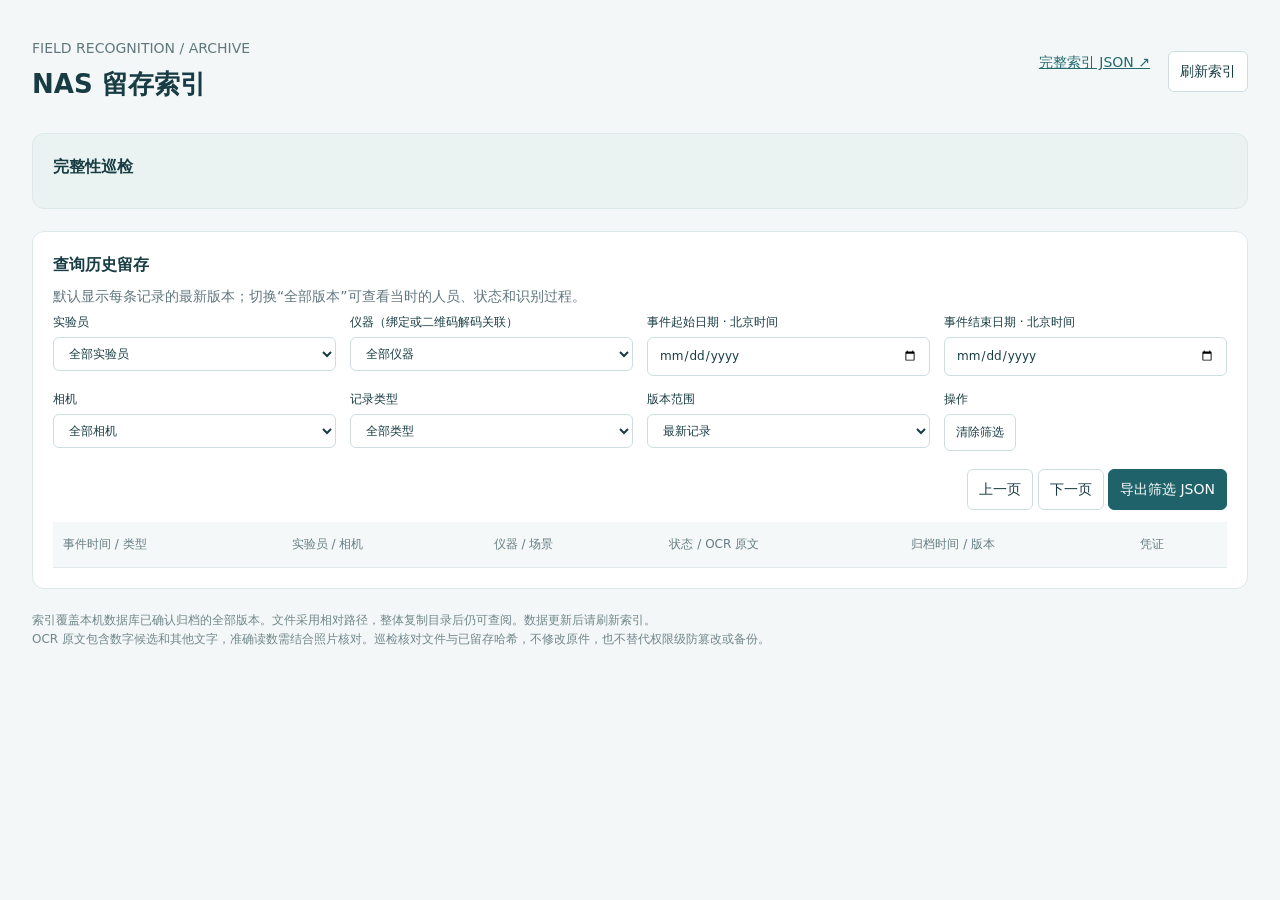
==== static/archive.html @ 98f36d45 "Add full NAS archive catalog and scheduled integrity checks" ====
<!doctype html>
<html lang="zh-CN"><head><meta charset="utf-8"><meta name="viewport" content="width=device-width,initial-scale=1">
<title>现场识别 · NAS 留存索引</title>
<style>
*{box-sizing:border-box}body{margin:0;background:#f3f7f7;color:#183c43;font:14px/1.6 system-ui,sans-serif}main{max-width:1600px;margin:auto;padding:32px}header{display:flex;align-items:center;justify-content:space-between;gap:20px}h1{margin:0;font-size:26px}h2{font-size:16px;margin:0 0 8px}p{margin:5px 0;color:#61787e}a{color:#246a70}button,select,input{font:inherit;color:inherit;border:1px solid #cddde0;background:white;border-radius:6px;padding:8px 11px}button{cursor:pointer}button:disabled{opacity:.45;cursor:default}button:hover:enabled{background:#edf5f4}.card{margin-top:22px;border:1px solid #dce7e8;background:white;border-radius:12px;padding:20px}.check{display:flex;flex-wrap:wrap;justify-content:space-between;gap:10px;background:#eaf3f1}.check.warn{background:#fff4e5}.filters{display:grid;grid-template-columns:repeat(4,minmax(140px,1fr));gap:14px}.filters label{display:flex;flex-direction:column;gap:5px;font-size:12px}.filters input,.filters select{width:100%;min-width:0}.toolbar{display:flex;justify-content:space-between;gap:10px;align-items:center;flex-wrap:wrap;margin:18px 0 12px}.table{overflow-x:auto}table{border-collapse:collapse;width:100%;font-size:12px;text-align:left}td,th{padding:13px 10px;border-bottom:1px solid #e2ebec;vertical-align:top}th{background:#f5f8f9;color:#647d82;font-weight:500}td small{display:block;color:#647d82;overflow-wrap:anywhere}td:first-child{white-space:nowrap}td:nth-child(3){max-width:260px;overflow-wrap:anywhere}td a{display:block;white-space:nowrap}footer{font-size:12px;color:#71878c;margin-top:22px}.count{font-weight:600}.empty{padding:35px;text-align:center;color:#6c8287}.links{display:flex;gap:18px}.error{color:#9b4927}#export{background:#1f6269;color:white;border-color:#1f6269}
@media(max-width:900px){main{padding:18px}.filters{grid-template-columns:repeat(2,minmax(120px,1fr))}header{align-items:flex-start;flex-direction:column}}[hidden]{display:none!important}
</style></head><body><main>
<header><div><p>FIELD RECOGNITION / ARCHIVE</p><h1>NAS 留存索引</h1><p id="overview"></p></div><div class="links"><a href="Index.json">完整索引 JSON ↗</a><button id="reload">刷新索引</button></div></header>
<section class="card check" id="integrity"><div><h2>完整性巡检</h2><p id="checkSummary"></p><p id="checkSchedule"></p><details id="checkIssues" hidden><summary>异常文件（最多展示 50 项，完整列表见报告）</summary><ul id="issueList"></ul></details></div><a id="checkReport" hidden>查看巡检报告 ↗</a></section>
<section class="card"><h2>查询历史留存</h2><p>默认显示每条记录的最新版本；切换“全部版本”可查看当时的人员、状态和识别过程。</p>
<form id="filters" class="filters">
<label>实验员<select id="operator"><option value="">全部实验员</option></select></label>
<label>仪器（绑定或二维码解码关联）<select id="instrument"><option value="">全部仪器</option></select></label>
<label>事件起始日期 · 北京时间<input type="date" id="from"></label>
<label>事件结束日期 · 北京时间<input type="date" id="to"></label>
<label>相机<select id="camera"><option value="">全部相机</option></select></label>
<label>记录类型<select id="entity"><option value="">全部类型</option><option value="jobs">面板读数</option><option value="scans">扫码 / 照片</option><option value="bindings">仪器绑定</option><option value="scene_visits">场景关系</option><option value="automation_settings">实验员登记 / 运行设置</option></select></label>
<label>版本范围<select id="versions"><option value="latest">最新记录</option><option value="all">全部版本</option></select></label>
<label>操作<div><button type="reset" aria-label="清除筛选">清除筛选</button></div></label></form>
<div class="toolbar"><span id="resultCount" class="count" role="status"></span><div><button id="previous">上一页</button> <span id="page"></span> <button id="next">下一页</button> <button id="export">导出筛选 JSON</button></div></div>
<p id="filterError" class="error" hidden>结束日期应不早于起始日期。</p>
<div class="table"><table><thead><tr><th>事件时间 / 类型</th><th>实验员 / 相机</th><th>仪器 / 场景</th><th>状态 / OCR 原文</th><th>归档时间 / 版本</th><th>凭证</th></tr></thead><tbody id="rows"></tbody></table></div><p id="empty" class="empty" hidden>没有符合条件的记录。</p>
</section><footer>索引覆盖本机数据库已确认归档的全部版本。文件采用相对路径，整体复制目录后仍可查阅。数据更新后请刷新索引。<br>OCR 原文包含数字候选和其他文字，准确读数需结合照片核对。巡检核对文件与已留存哈希，不修改原件，也不替代权限级防篡改或备份。</footer>
</main><script id="archiveData" type="application/json">/*ARCHIVE_DATA*/</script><script>/*ARCHIVE_SCRIPT*/</script></body></html>
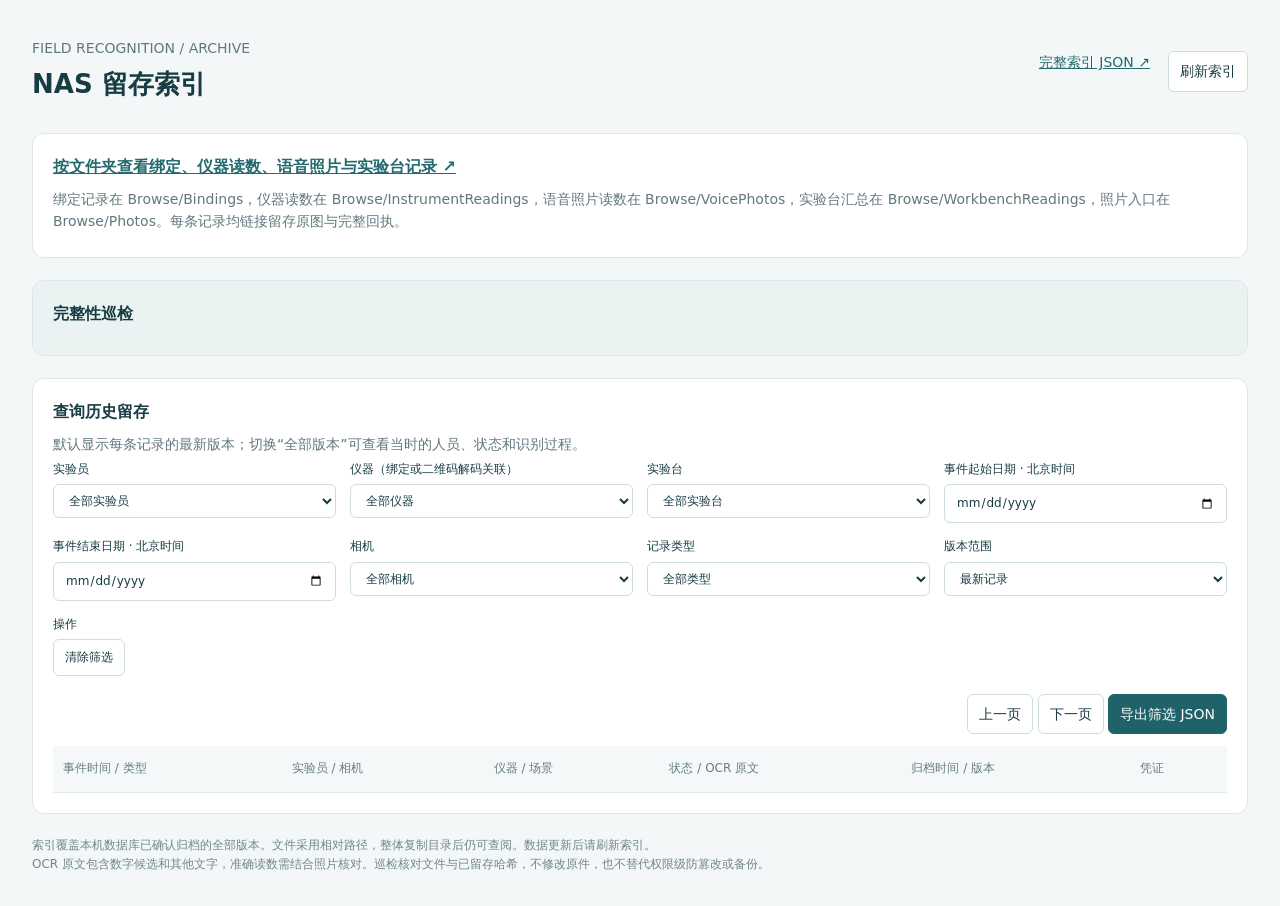
==== commit 118dbd5f: "Support concurrent QR binding, live video OCR and classified NAS archives" ====
--- a/static/archive.html
+++ b/static/archive.html
@@ -6,11 +6,13 @@
 @media(max-width:900px){main{padding:18px}.filters{grid-template-columns:repeat(2,minmax(120px,1fr))}header{align-items:flex-start;flex-direction:column}}[hidden]{display:none!important}
 </style></head><body><main>
 <header><div><p>FIELD RECOGNITION / ARCHIVE</p><h1>NAS 留存索引</h1><p id="overview"></p></div><div class="links"><a href="Index.json">完整索引 JSON ↗</a><button id="reload">刷新索引</button></div></header>
+<section class="card"><h2><a href="Browse/Readme.html">按文件夹查看绑定、仪器读数、语音照片与实验台记录 ↗</a></h2><p>绑定记录在 Browse/Bindings，仪器读数在 Browse/InstrumentReadings，语音照片读数在 Browse/VoicePhotos，实验台汇总在 Browse/WorkbenchReadings，照片入口在 Browse/Photos。每条记录均链接留存原图与完整回执。</p></section>
 <section class="card check" id="integrity"><div><h2>完整性巡检</h2><p id="checkSummary"></p><p id="checkSchedule"></p><details id="checkIssues" hidden><summary>异常文件（最多展示 50 项，完整列表见报告）</summary><ul id="issueList"></ul></details></div><a id="checkReport" hidden>查看巡检报告 ↗</a></section>
 <section class="card"><h2>查询历史留存</h2><p>默认显示每条记录的最新版本；切换“全部版本”可查看当时的人员、状态和识别过程。</p>
 <form id="filters" class="filters">
 <label>实验员<select id="operator"><option value="">全部实验员</option></select></label>
 <label>仪器（绑定或二维码解码关联）<select id="instrument"><option value="">全部仪器</option></select></label>
+<label>实验台<select id="workbench"><option value="">全部实验台</option></select></label>
 <label>事件起始日期 · 北京时间<input type="date" id="from"></label>
 <label>事件结束日期 · 北京时间<input type="date" id="to"></label>
 <label>相机<select id="camera"><option value="">全部相机</option></select></label>
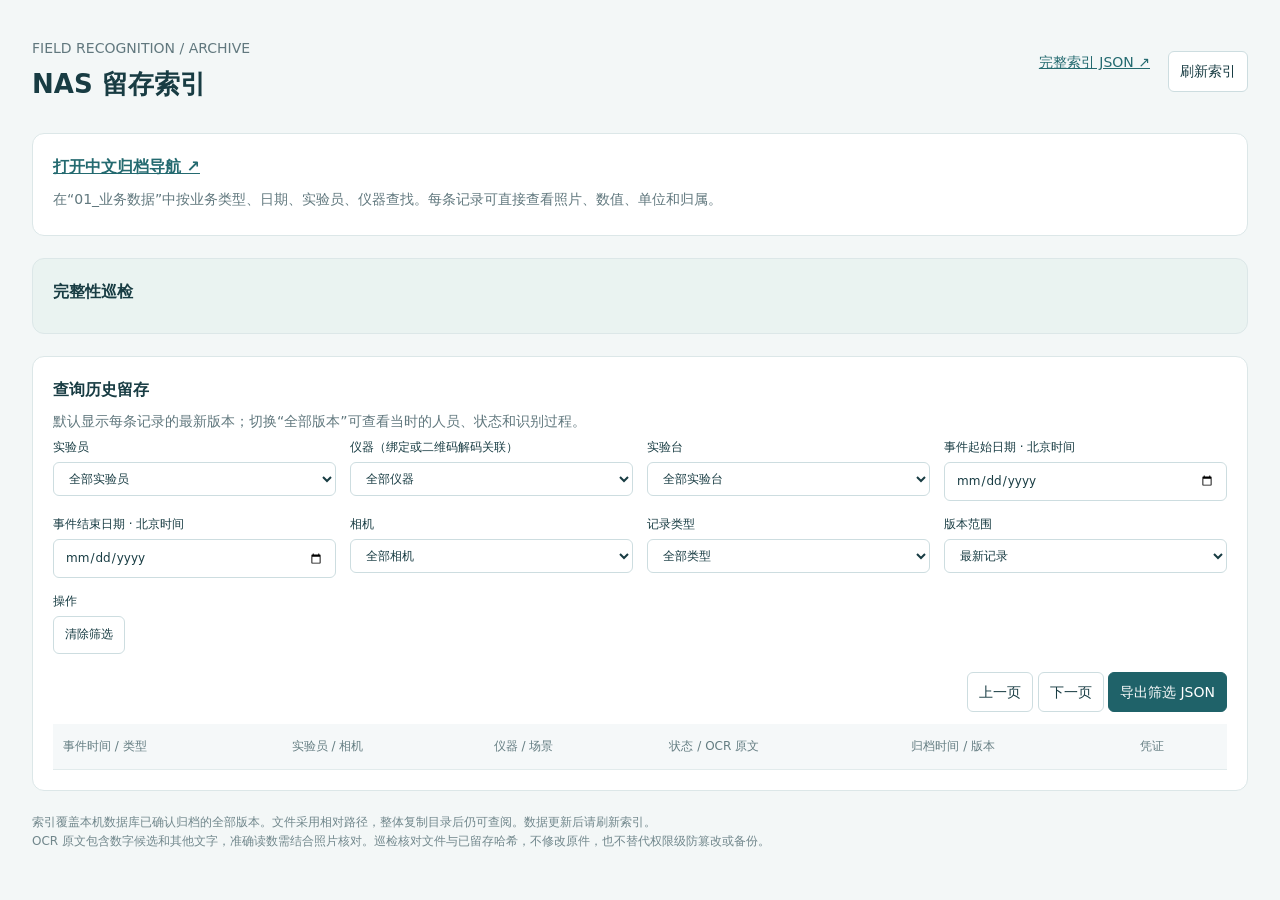
==== commit 12fd5e31: "Require photo measurement confirmation and explicit instrument handoff" ====
--- a/static/archive.html
+++ b/static/archive.html
@@ -6,7 +6,7 @@
 @media(max-width:900px){main{padding:18px}.filters{grid-template-columns:repeat(2,minmax(120px,1fr))}header{align-items:flex-start;flex-direction:column}}[hidden]{display:none!important}
 </style></head><body><main>
 <header><div><p>FIELD RECOGNITION / ARCHIVE</p><h1>NAS 留存索引</h1><p id="overview"></p></div><div class="links"><a href="Index.json">完整索引 JSON ↗</a><button id="reload">刷新索引</button></div></header>
-<section class="card"><h2><a href="Browse/Readme.html">按文件夹查看绑定、仪器读数、语音照片与实验台记录 ↗</a></h2><p>绑定记录在 Browse/Bindings，仪器读数在 Browse/InstrumentReadings，语音照片读数在 Browse/VoicePhotos，实验台汇总在 Browse/WorkbenchReadings，照片入口在 Browse/Photos。每条记录均链接留存原图与完整回执。</p></section>
+<section class="card"><h2><a href="00_归档导航.html">打开中文归档导航 ↗</a></h2><p>在“01_业务数据”中按业务类型、日期、实验员、仪器查找。每条记录可直接查看照片、数值、单位和归属。</p></section>
 <section class="card check" id="integrity"><div><h2>完整性巡检</h2><p id="checkSummary"></p><p id="checkSchedule"></p><details id="checkIssues" hidden><summary>异常文件（最多展示 50 项，完整列表见报告）</summary><ul id="issueList"></ul></details></div><a id="checkReport" hidden>查看巡检报告 ↗</a></section>
 <section class="card"><h2>查询历史留存</h2><p>默认显示每条记录的最新版本；切换“全部版本”可查看当时的人员、状态和识别过程。</p>
 <form id="filters" class="filters">
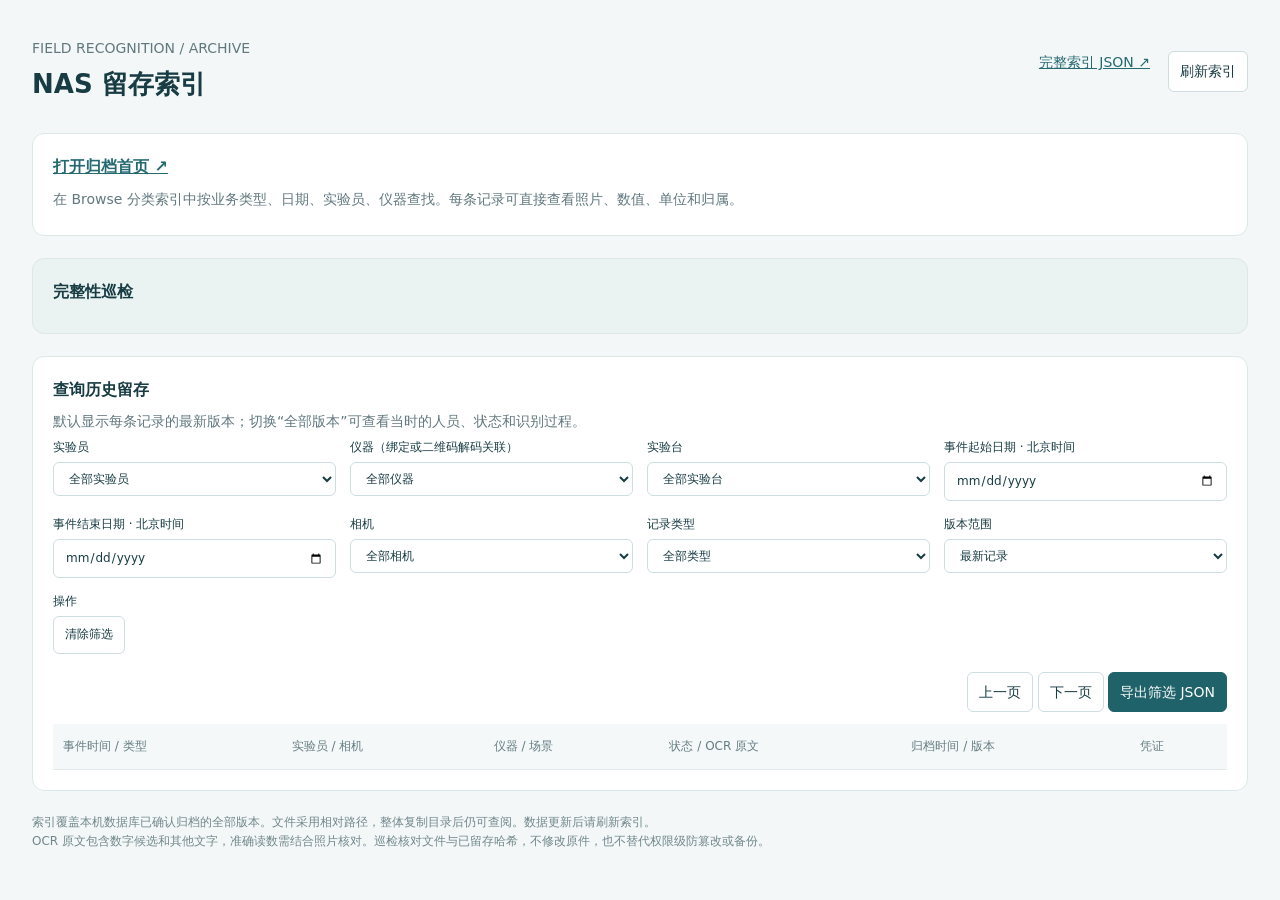
==== commit e53a3772: "Wire managed workers, enforce ownership, and deduplicate NAS archive views" ====
--- a/static/archive.html
+++ b/static/archive.html
@@ -6,7 +6,7 @@
 @media(max-width:900px){main{padding:18px}.filters{grid-template-columns:repeat(2,minmax(120px,1fr))}header{align-items:flex-start;flex-direction:column}}[hidden]{display:none!important}
 </style></head><body><main>
 <header><div><p>FIELD RECOGNITION / ARCHIVE</p><h1>NAS 留存索引</h1><p id="overview"></p></div><div class="links"><a href="Index.json">完整索引 JSON ↗</a><button id="reload">刷新索引</button></div></header>
-<section class="card"><h2><a href="00_归档导航.html">打开中文归档导航 ↗</a></h2><p>在“01_业务数据”中按业务类型、日期、实验员、仪器查找。每条记录可直接查看照片、数值、单位和归属。</p></section>
+<section class="card"><h2><a href="Readme.html">打开归档首页 ↗</a></h2><p>在 Browse 分类索引中按业务类型、日期、实验员、仪器查找。每条记录可直接查看照片、数值、单位和归属。</p></section>
 <section class="card check" id="integrity"><div><h2>完整性巡检</h2><p id="checkSummary"></p><p id="checkSchedule"></p><details id="checkIssues" hidden><summary>异常文件（最多展示 50 项，完整列表见报告）</summary><ul id="issueList"></ul></details></div><a id="checkReport" hidden>查看巡检报告 ↗</a></section>
 <section class="card"><h2>查询历史留存</h2><p>默认显示每条记录的最新版本；切换“全部版本”可查看当时的人员、状态和识别过程。</p>
 <form id="filters" class="filters">
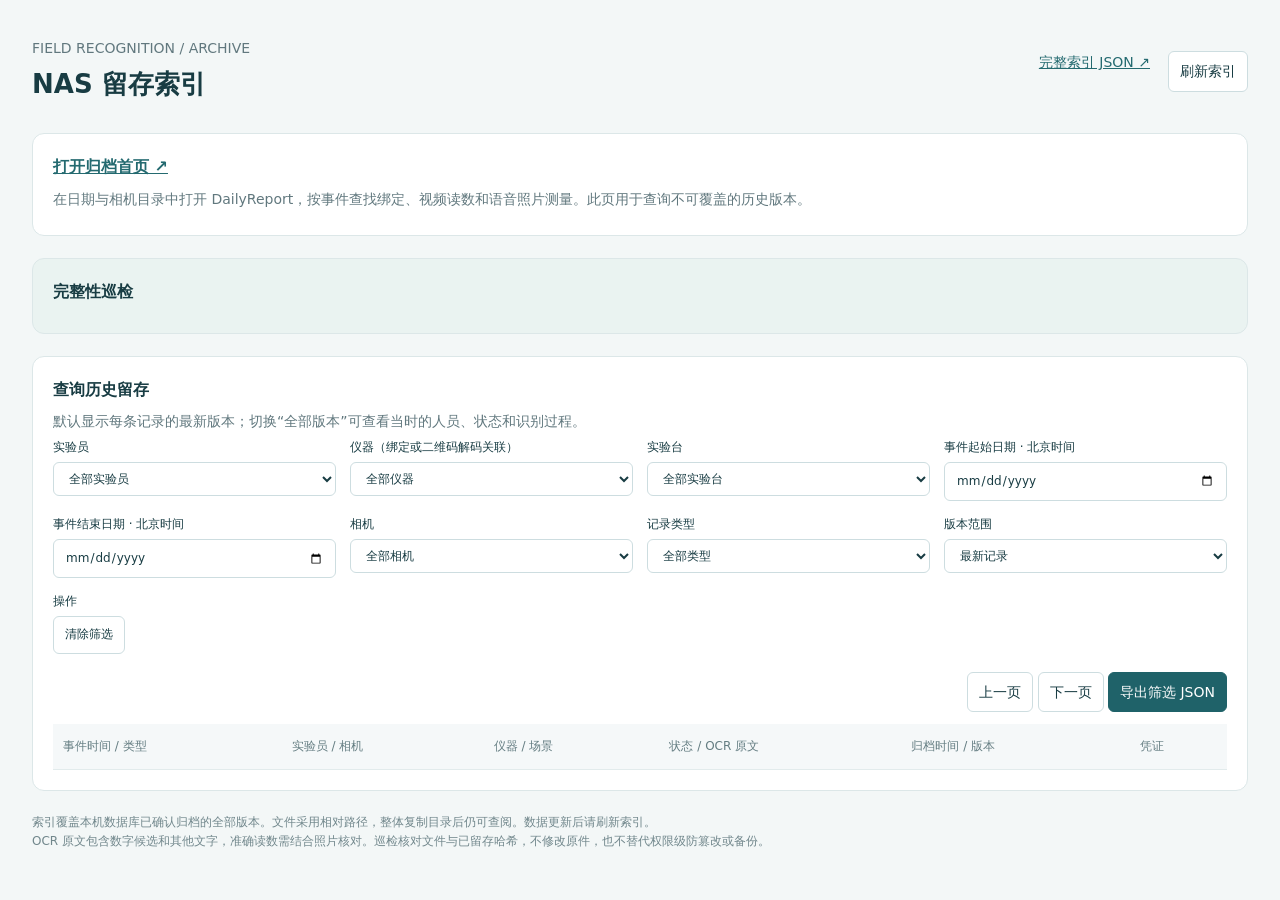
==== commit 6852e73f: "Organize NAS evidence by event and standardize instrument measurements" ====
--- a/static/archive.html
+++ b/static/archive.html
@@ -6,7 +6,7 @@
 @media(max-width:900px){main{padding:18px}.filters{grid-template-columns:repeat(2,minmax(120px,1fr))}header{align-items:flex-start;flex-direction:column}}[hidden]{display:none!important}
 </style></head><body><main>
 <header><div><p>FIELD RECOGNITION / ARCHIVE</p><h1>NAS 留存索引</h1><p id="overview"></p></div><div class="links"><a href="Index.json">完整索引 JSON ↗</a><button id="reload">刷新索引</button></div></header>
-<section class="card"><h2><a href="Readme.html">打开归档首页 ↗</a></h2><p>在 Browse 分类索引中按业务类型、日期、实验员、仪器查找。每条记录可直接查看照片、数值、单位和归属。</p></section>
+<section class="card"><h2><a href="../Readme.html">打开归档首页 ↗</a></h2><p>在日期与相机目录中打开 DailyReport，按事件查找绑定、视频读数和语音照片测量。此页用于查询不可覆盖的历史版本。</p></section>
 <section class="card check" id="integrity"><div><h2>完整性巡检</h2><p id="checkSummary"></p><p id="checkSchedule"></p><details id="checkIssues" hidden><summary>异常文件（最多展示 50 项，完整列表见报告）</summary><ul id="issueList"></ul></details></div><a id="checkReport" hidden>查看巡检报告 ↗</a></section>
 <section class="card"><h2>查询历史留存</h2><p>默认显示每条记录的最新版本；切换“全部版本”可查看当时的人员、状态和识别过程。</p>
 <form id="filters" class="filters">
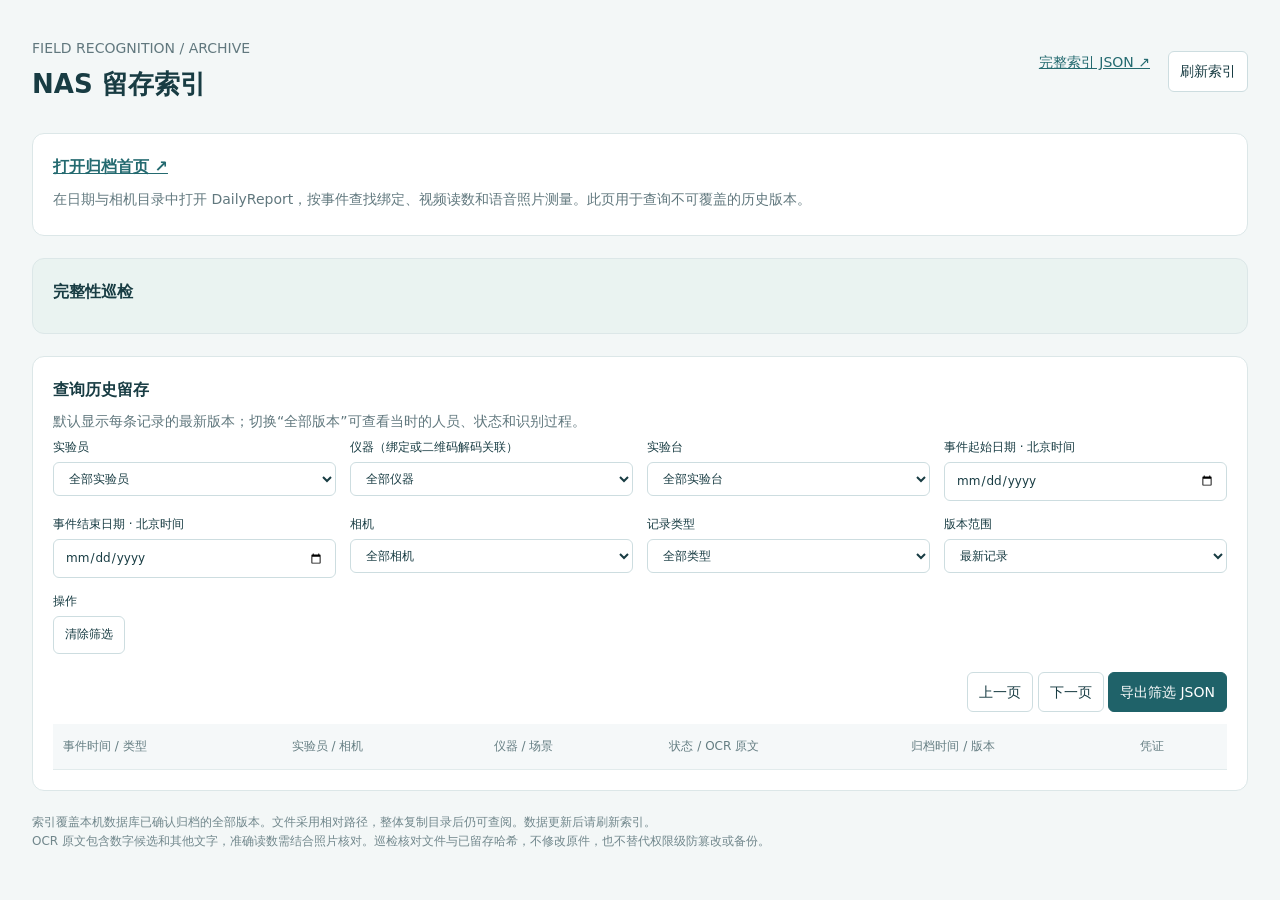
==== commit ed817553: "refactor: organize runtime and evidence workflows" ====
--- a/static/archive.html
+++ b/static/archive.html
@@ -1,26 +1,308 @@
 <!doctype html>
-<html lang="zh-CN"><head><meta charset="utf-8"><meta name="viewport" content="width=device-width,initial-scale=1">
-<title>现场识别 · NAS 留存索引</title>
-<style>
-*{box-sizing:border-box}body{margin:0;background:#f3f7f7;color:#183c43;font:14px/1.6 system-ui,sans-serif}main{max-width:1600px;margin:auto;padding:32px}header{display:flex;align-items:center;justify-content:space-between;gap:20px}h1{margin:0;font-size:26px}h2{font-size:16px;margin:0 0 8px}p{margin:5px 0;color:#61787e}a{color:#246a70}button,select,input{font:inherit;color:inherit;border:1px solid #cddde0;background:white;border-radius:6px;padding:8px 11px}button{cursor:pointer}button:disabled{opacity:.45;cursor:default}button:hover:enabled{background:#edf5f4}.card{margin-top:22px;border:1px solid #dce7e8;background:white;border-radius:12px;padding:20px}.check{display:flex;flex-wrap:wrap;justify-content:space-between;gap:10px;background:#eaf3f1}.check.warn{background:#fff4e5}.filters{display:grid;grid-template-columns:repeat(4,minmax(140px,1fr));gap:14px}.filters label{display:flex;flex-direction:column;gap:5px;font-size:12px}.filters input,.filters select{width:100%;min-width:0}.toolbar{display:flex;justify-content:space-between;gap:10px;align-items:center;flex-wrap:wrap;margin:18px 0 12px}.table{overflow-x:auto}table{border-collapse:collapse;width:100%;font-size:12px;text-align:left}td,th{padding:13px 10px;border-bottom:1px solid #e2ebec;vertical-align:top}th{background:#f5f8f9;color:#647d82;font-weight:500}td small{display:block;color:#647d82;overflow-wrap:anywhere}td:first-child{white-space:nowrap}td:nth-child(3){max-width:260px;overflow-wrap:anywhere}td a{display:block;white-space:nowrap}footer{font-size:12px;color:#71878c;margin-top:22px}.count{font-weight:600}.empty{padding:35px;text-align:center;color:#6c8287}.links{display:flex;gap:18px}.error{color:#9b4927}#export{background:#1f6269;color:white;border-color:#1f6269}
-@media(max-width:900px){main{padding:18px}.filters{grid-template-columns:repeat(2,minmax(120px,1fr))}header{align-items:flex-start;flex-direction:column}}[hidden]{display:none!important}
-</style></head><body><main>
-<header><div><p>FIELD RECOGNITION / ARCHIVE</p><h1>NAS 留存索引</h1><p id="overview"></p></div><div class="links"><a href="Index.json">完整索引 JSON ↗</a><button id="reload">刷新索引</button></div></header>
-<section class="card"><h2><a href="../Readme.html">打开归档首页 ↗</a></h2><p>在日期与相机目录中打开 DailyReport，按事件查找绑定、视频读数和语音照片测量。此页用于查询不可覆盖的历史版本。</p></section>
-<section class="card check" id="integrity"><div><h2>完整性巡检</h2><p id="checkSummary"></p><p id="checkSchedule"></p><details id="checkIssues" hidden><summary>异常文件（最多展示 50 项，完整列表见报告）</summary><ul id="issueList"></ul></details></div><a id="checkReport" hidden>查看巡检报告 ↗</a></section>
-<section class="card"><h2>查询历史留存</h2><p>默认显示每条记录的最新版本；切换“全部版本”可查看当时的人员、状态和识别过程。</p>
-<form id="filters" class="filters">
-<label>实验员<select id="operator"><option value="">全部实验员</option></select></label>
-<label>仪器（绑定或二维码解码关联）<select id="instrument"><option value="">全部仪器</option></select></label>
-<label>实验台<select id="workbench"><option value="">全部实验台</option></select></label>
-<label>事件起始日期 · 北京时间<input type="date" id="from"></label>
-<label>事件结束日期 · 北京时间<input type="date" id="to"></label>
-<label>相机<select id="camera"><option value="">全部相机</option></select></label>
-<label>记录类型<select id="entity"><option value="">全部类型</option><option value="jobs">面板读数</option><option value="scans">扫码 / 照片</option><option value="bindings">仪器绑定</option><option value="scene_visits">场景关系</option><option value="automation_settings">实验员登记 / 运行设置</option></select></label>
-<label>版本范围<select id="versions"><option value="latest">最新记录</option><option value="all">全部版本</option></select></label>
-<label>操作<div><button type="reset" aria-label="清除筛选">清除筛选</button></div></label></form>
-<div class="toolbar"><span id="resultCount" class="count" role="status"></span><div><button id="previous">上一页</button> <span id="page"></span> <button id="next">下一页</button> <button id="export">导出筛选 JSON</button></div></div>
-<p id="filterError" class="error" hidden>结束日期应不早于起始日期。</p>
-<div class="table"><table><thead><tr><th>事件时间 / 类型</th><th>实验员 / 相机</th><th>仪器 / 场景</th><th>状态 / OCR 原文</th><th>归档时间 / 版本</th><th>凭证</th></tr></thead><tbody id="rows"></tbody></table></div><p id="empty" class="empty" hidden>没有符合条件的记录。</p>
-</section><footer>索引覆盖本机数据库已确认归档的全部版本。文件采用相对路径，整体复制目录后仍可查阅。数据更新后请刷新索引。<br>OCR 原文包含数字候选和其他文字，准确读数需结合照片核对。巡检核对文件与已留存哈希，不修改原件，也不替代权限级防篡改或备份。</footer>
-</main><script id="archiveData" type="application/json">/*ARCHIVE_DATA*/</script><script>/*ARCHIVE_SCRIPT*/</script></body></html>
+<html lang="zh-CN">
+  <head>
+    <meta charset="utf-8" />
+    <meta name="viewport" content="width=device-width,initial-scale=1" />
+    <title>现场识别 · NAS 留存索引</title>
+    <style>
+      * {
+        box-sizing: border-box;
+      }
+      body {
+        margin: 0;
+        background: #f3f7f7;
+        color: #183c43;
+        font:
+          14px/1.6 system-ui,
+          sans-serif;
+      }
+      main {
+        max-width: 1600px;
+        margin: auto;
+        padding: 32px;
+      }
+      header {
+        display: flex;
+        align-items: center;
+        justify-content: space-between;
+        gap: 20px;
+      }
+      h1 {
+        margin: 0;
+        font-size: 26px;
+      }
+      h2 {
+        font-size: 16px;
+        margin: 0 0 8px;
+      }
+      p {
+        margin: 5px 0;
+        color: #61787e;
+      }
+      a {
+        color: #246a70;
+      }
+      button,
+      select,
+      input {
+        font: inherit;
+        color: inherit;
+        border: 1px solid #cddde0;
+        background: white;
+        border-radius: 6px;
+        padding: 8px 11px;
+      }
+      button {
+        cursor: pointer;
+      }
+      button:disabled {
+        opacity: 0.45;
+        cursor: default;
+      }
+      button:hover:enabled {
+        background: #edf5f4;
+      }
+      .card {
+        margin-top: 22px;
+        border: 1px solid #dce7e8;
+        background: white;
+        border-radius: 12px;
+        padding: 20px;
+      }
+      .check {
+        display: flex;
+        flex-wrap: wrap;
+        justify-content: space-between;
+        gap: 10px;
+        background: #eaf3f1;
+      }
+      .check.warn {
+        background: #fff4e5;
+      }
+      .filters {
+        display: grid;
+        grid-template-columns: repeat(4, minmax(140px, 1fr));
+        gap: 14px;
+      }
+      .filters label {
+        display: flex;
+        flex-direction: column;
+        gap: 5px;
+        font-size: 12px;
+      }
+      .filters input,
+      .filters select {
+        width: 100%;
+        min-width: 0;
+      }
+      .toolbar {
+        display: flex;
+        justify-content: space-between;
+        gap: 10px;
+        align-items: center;
+        flex-wrap: wrap;
+        margin: 18px 0 12px;
+      }
+      .table {
+        overflow-x: auto;
+      }
+      table {
+        border-collapse: collapse;
+        width: 100%;
+        font-size: 12px;
+        text-align: left;
+      }
+      td,
+      th {
+        padding: 13px 10px;
+        border-bottom: 1px solid #e2ebec;
+        vertical-align: top;
+      }
+      th {
+        background: #f5f8f9;
+        color: #647d82;
+        font-weight: 500;
+      }
+      td small {
+        display: block;
+        color: #647d82;
+        overflow-wrap: anywhere;
+      }
+      td:first-child {
+        white-space: nowrap;
+      }
+      td:nth-child(3) {
+        max-width: 260px;
+        overflow-wrap: anywhere;
+      }
+      td a {
+        display: block;
+        white-space: nowrap;
+      }
+      footer {
+        font-size: 12px;
+        color: #71878c;
+        margin-top: 22px;
+      }
+      .count {
+        font-weight: 600;
+      }
+      .empty {
+        padding: 35px;
+        text-align: center;
+        color: #6c8287;
+      }
+      .links {
+        display: flex;
+        gap: 18px;
+      }
+      .error {
+        color: #9b4927;
+      }
+      #export {
+        background: #1f6269;
+        color: white;
+        border-color: #1f6269;
+      }
+      @media (max-width: 900px) {
+        main {
+          padding: 18px;
+        }
+        .filters {
+          grid-template-columns: repeat(2, minmax(120px, 1fr));
+        }
+        header {
+          align-items: flex-start;
+          flex-direction: column;
+        }
+      }
+      [hidden] {
+        display: none !important;
+      }
+    </style>
+  </head>
+  <body>
+    <main>
+      <header>
+        <div>
+          <p>FIELD RECOGNITION / ARCHIVE</p>
+          <h1>NAS 留存索引</h1>
+          <p id="overview"></p>
+        </div>
+        <div class="links">
+          <a href="Index.json">完整索引 JSON ↗</a
+          ><button id="reload">刷新索引</button>
+        </div>
+      </header>
+      <section class="card">
+        <h2><a href="../Readme.html">打开归档首页 ↗</a></h2>
+        <p>
+          在日期与相机目录中打开
+          DailyReport，按事件查找绑定、视频读数和语音照片测量。此页用于查询不可覆盖的历史版本。
+        </p>
+      </section>
+      <section class="card check" id="integrity">
+        <div>
+          <h2>完整性巡检</h2>
+          <p id="checkSummary"></p>
+          <p id="checkSchedule"></p>
+          <details id="checkIssues" hidden>
+            <summary>异常文件（最多展示 50 项，完整列表见报告）</summary>
+            <ul id="issueList"></ul>
+          </details>
+        </div>
+        <a id="checkReport" hidden>查看巡检报告 ↗</a>
+      </section>
+      <section class="card">
+        <h2>查询历史留存</h2>
+        <p>
+          默认显示每条记录的最新版本；切换“全部版本”可查看当时的人员、状态和识别过程。
+        </p>
+        <form id="filters" class="filters">
+          <label
+            >实验员<select id="operator">
+              <option value="">全部实验员</option>
+            </select></label
+          >
+          <label
+            >仪器（绑定或二维码解码关联）<select id="instrument">
+              <option value="">全部仪器</option>
+            </select></label
+          >
+          <label
+            >实验台<select id="workbench">
+              <option value="">全部实验台</option>
+            </select></label
+          >
+          <label>事件起始日期 · 北京时间<input type="date" id="from" /></label>
+          <label>事件结束日期 · 北京时间<input type="date" id="to" /></label>
+          <label
+            >相机<select id="camera">
+              <option value="">全部相机</option>
+            </select></label
+          >
+          <label
+            >记录类型<select id="entity">
+              <option value="">全部类型</option>
+              <option value="jobs">面板读数</option>
+              <option value="scans">扫码 / 照片</option>
+              <option value="bindings">仪器绑定</option>
+              <option value="scene_visits">场景关系</option>
+              <option value="automation_settings">实验员登记 / 运行设置</option>
+            </select></label
+          >
+          <label
+            >版本范围<select id="versions">
+              <option value="latest">最新记录</option>
+              <option value="all">全部版本</option>
+            </select></label
+          >
+          <label
+            >操作
+            <div>
+              <button type="reset" aria-label="清除筛选">清除筛选</button>
+            </div></label
+          >
+        </form>
+        <div class="toolbar">
+          <span id="resultCount" class="count" role="status"></span>
+          <div>
+            <button id="previous">上一页</button> <span id="page"></span>
+            <button id="next">下一页</button>
+            <button id="export">导出筛选 JSON</button>
+          </div>
+        </div>
+        <p id="filterError" class="error" hidden>结束日期应不早于起始日期。</p>
+        <div class="table">
+          <table>
+            <thead>
+              <tr>
+                <th>事件时间 / 类型</th>
+                <th>实验员 / 相机</th>
+                <th>仪器 / 场景</th>
+                <th>状态 / OCR 原文</th>
+                <th>归档时间 / 版本</th>
+                <th>凭证</th>
+              </tr>
+            </thead>
+            <tbody id="rows"></tbody>
+          </table>
+        </div>
+        <p id="empty" class="empty" hidden>没有符合条件的记录。</p>
+      </section>
+      <footer>
+        索引覆盖本机数据库已确认归档的全部版本。文件采用相对路径，整体复制目录后仍可查阅。数据更新后请刷新索引。<br />OCR
+        原文包含数字候选和其他文字，准确读数需结合照片核对。巡检核对文件与已留存哈希，不修改原件，也不替代权限级防篡改或备份。
+      </footer>
+    </main>
+    <script id="archiveData" type="application/json">
+      /*ARCHIVE_DATA*/
+    </script>
+    <script>
+      /*VIEW_UTILS*/
+    </script>
+    <script>
+      /*ARCHIVE_SCRIPT*/
+    </script>
+  </body>
+</html>
